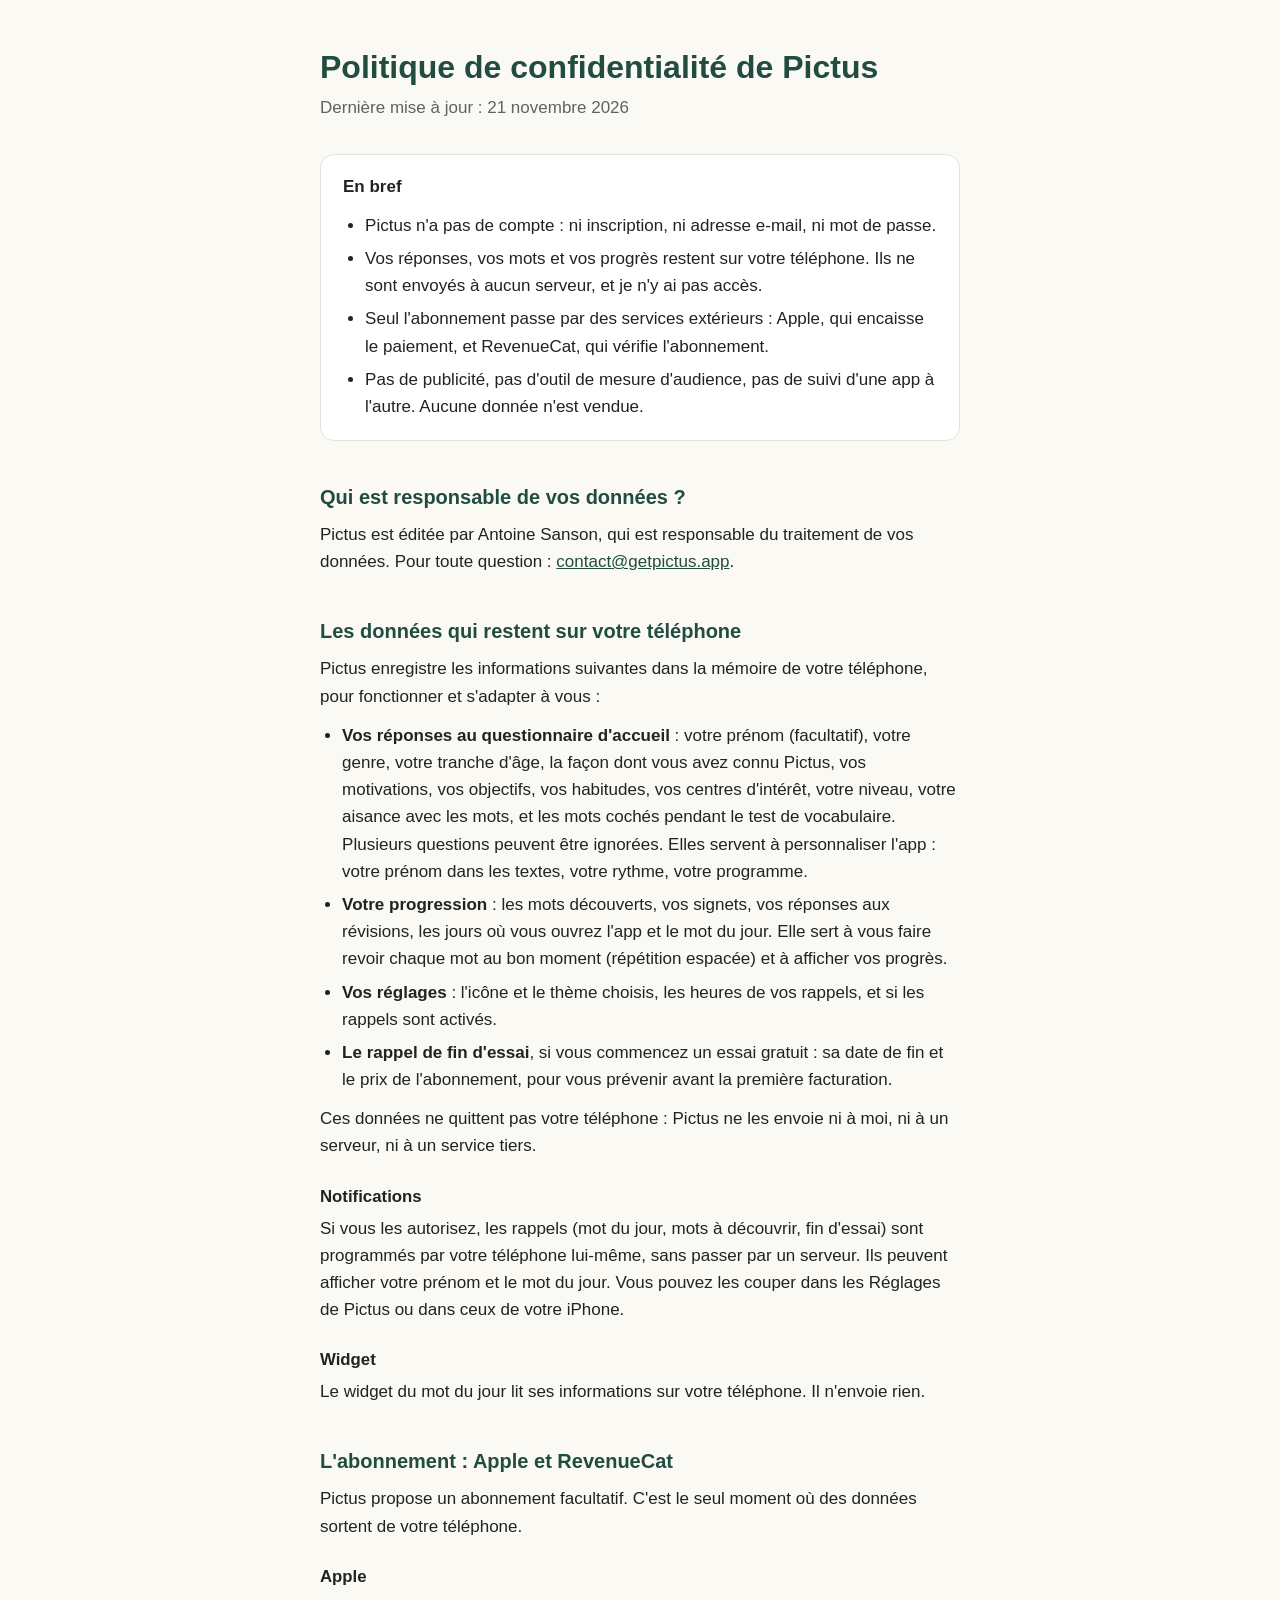
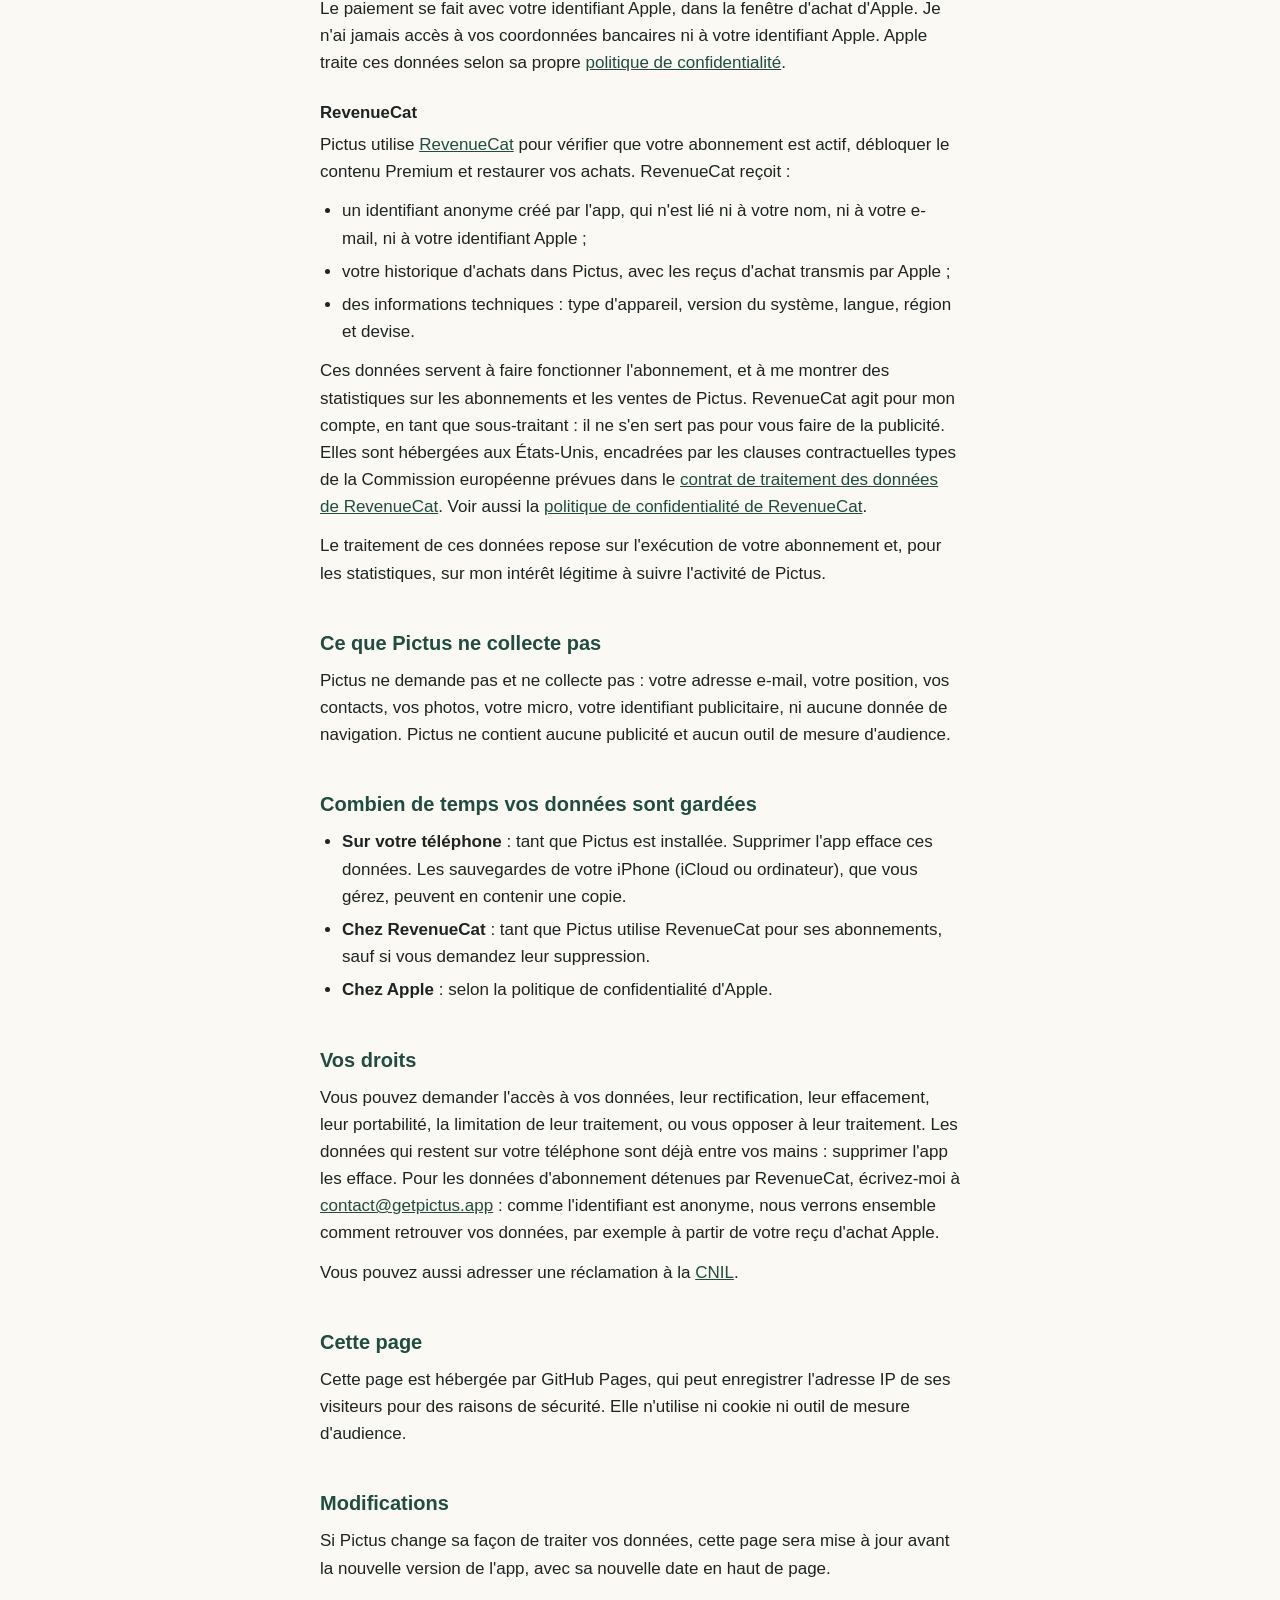
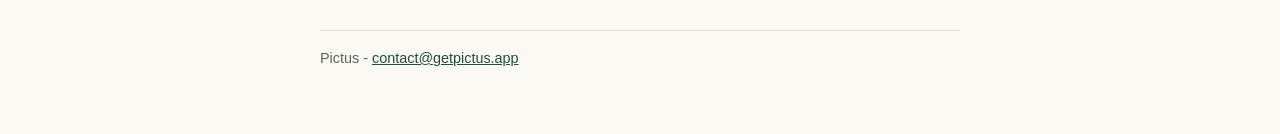
==== index.html @ bcde491e "Publish the Pictus privacy policy on GitHub Pages under getpictus.app" ====
<!doctype html>
<html lang="fr">
<head>
  <meta charset="utf-8">
  <meta name="viewport" content="width=device-width, initial-scale=1">
  <title>Pictus</title>
  <meta http-equiv="refresh" content="0; url=/confidentialite/">
  <link rel="canonical" href="https://getpictus.app/confidentialite/">
</head>
<body>
  <p><a href="/confidentialite/">Politique de confidentialité de Pictus</a></p>
</body>
</html>
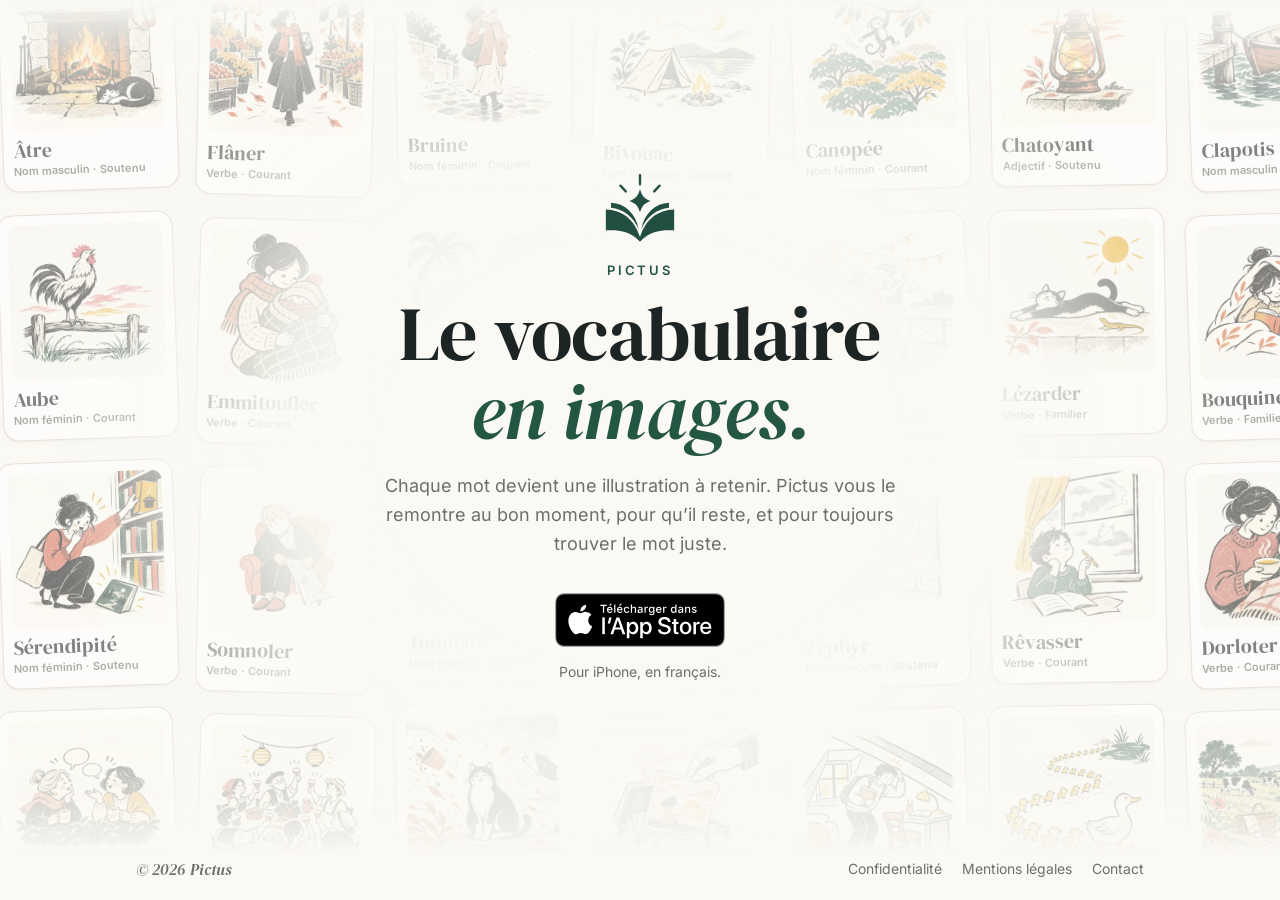
==== commit 37ed7190: "Turn the home page into a landing page for Pictus, with the official App Store badge" ====
--- a/index.html
+++ b/index.html
@@ -2,12 +2,263 @@
 <html lang="fr">
 <head>
   <meta charset="utf-8">
-  <meta name="viewport" content="width=device-width, initial-scale=1">
-  <title>Pictus</title>
-  <meta http-equiv="refresh" content="0; url=/confidentialite/">
-  <link rel="canonical" href="https://getpictus.app/confidentialite/">
+  <meta name="viewport" content="width=device-width, initial-scale=1, viewport-fit=cover">
+  <title>Pictus - Le vocabulaire en images</title>
+  <meta name="description" content="Pictus, l'app qui enrichit votre vocabulaire : chaque mot devient une illustration, revue au bon moment pour qu'il reste. Sur l'App Store.">
+  <link rel="canonical" href="https://getpictus.app/">
+  <meta name="theme-color" content="#faf9f4">
+  <meta name="color-scheme" content="light">
+  <link rel="icon" href="/favicon.ico" sizes="48x48">
+  <link rel="icon" type="image/png" href="/favicon.png">
+  <link rel="apple-touch-icon" href="/apple-touch-icon.png">
+  <meta property="og:type" content="website">
+  <meta property="og:url" content="https://getpictus.app/">
+  <meta property="og:title" content="Pictus - Le vocabulaire en images">
+  <meta property="og:description" content="Chaque mot devient une illustration, revue au bon moment pour qu'il reste. Sur l'App Store.">
+  <meta property="og:image" content="https://getpictus.app/assets/icon.png">
+  <meta property="og:locale" content="fr_FR">
+  <link rel="preload" href="/assets/fonts/DMSerifDisplay_400Regular.ttf" as="font" type="font/ttf" crossorigin>
+  <style>
+    /* Fonts and colors of the app's design system (eloquent-app/src/constants/theme.ts). */
+    @font-face { font-family: "DM Serif Display"; src: url("/assets/fonts/DMSerifDisplay_400Regular.ttf") format("truetype"); font-weight: 400; font-style: normal; font-display: swap; }
+    @font-face { font-family: "DM Serif Display"; src: url("/assets/fonts/DMSerifDisplay_400Regular_Italic.ttf") format("truetype"); font-weight: 400; font-style: italic; font-display: swap; }
+    @font-face { font-family: "Inter"; src: url("/assets/fonts/Inter_400Regular.ttf") format("truetype"); font-weight: 400; font-display: swap; }
+    @font-face { font-family: "Inter"; src: url("/assets/fonts/Inter_600SemiBold.ttf") format("truetype"); font-weight: 600; font-display: swap; }
+
+    :root {
+      --foret: #245644;
+      --papier: #faf9f4;
+      --raised: #ffffff;
+      --sable: #eae5dc;
+      --argile: #d8d0c4;
+      --encre: #1d2424;
+      --pierre: #6b706d;
+      --serif: "DM Serif Display", Georgia, "Times New Roman", serif;
+      --sans: "Inter", -apple-system, BlinkMacSystemFont, "Segoe UI", Roboto, "Helvetica Neue", Arial, sans-serif;
+      --card: 176px;
+      --gap: 22px;
+    }
+
+    * { box-sizing: border-box; }
+    html, body { margin: 0; }
+    body {
+      min-height: 100vh;
+      min-height: 100svh;
+      display: flex;
+      flex-direction: column;
+      background: var(--papier);
+      color: var(--encre);
+      font: 400 17px/1.6 var(--sans);
+      -webkit-font-smoothing: antialiased;
+      -webkit-text-size-adjust: 100%;
+      overflow-x: hidden;
+    }
+
+    /* Wall of word cards drifting behind the hero, rows alternating direction. */
+    .wall {
+      position: fixed;
+      inset: 0;
+      display: flex;
+      flex-direction: column;
+      justify-content: center;
+      gap: var(--gap);
+      overflow: hidden;
+      pointer-events: none;
+      opacity: 0.55;
+    }
+    .row { display: flex; width: max-content; animation: drift 120s linear infinite; }
+    .row:nth-child(even) { animation-direction: reverse; animation-duration: 140s; }
+    .row:nth-child(3) { animation-duration: 160s; }
+    @keyframes drift { from { transform: translateX(0); } to { transform: translateX(-50%); } }
+    @media (prefers-reduced-motion: reduce) { .row { animation: none; } }
+
+    .card {
+      flex: none;
+      width: var(--card);
+      margin-right: var(--gap);
+      padding: 10px 10px 12px;
+      background: var(--raised);
+      border: 1px solid var(--argile);
+      border-radius: 16px;
+      box-shadow: 0 1px 2px rgba(29, 36, 36, 0.06), 0 2px 8px rgba(29, 36, 36, 0.04);
+      transform: rotate(-2deg);
+    }
+    .card:nth-child(even) { transform: rotate(1.5deg) translateY(6px); }
+    .card:nth-child(3n) { transform: rotate(-1deg) translateY(-4px); }
+    .card img { display: block; width: 100%; height: auto; aspect-ratio: 1; border-radius: 10px; background: var(--sable); }
+    .card b { display: block; margin-top: 8px; font: 400 20px/1.15 var(--serif); }
+    .card small { display: block; margin-top: 2px; overflow: hidden; white-space: nowrap; text-overflow: ellipsis; font: 600 11px/1.4 var(--sans); color: var(--pierre); }
+
+    /* Paper veil: the wall stays a texture, the hero reads on plain paper. */
+    .veil {
+      position: fixed;
+      inset: 0;
+      pointer-events: none;
+      background:
+        radial-gradient(ellipse 46% 54% at 50% 50%, var(--papier) 45%, rgba(250, 249, 244, 0.9) 62%, rgba(250, 249, 244, 0) 100%),
+        linear-gradient(var(--papier), rgba(250, 249, 244, 0) 14%, rgba(250, 249, 244, 0) 76%, var(--papier) 95%);
+    }
+
+    main {
+      position: relative;
+      flex: 1;
+      display: flex;
+      flex-direction: column;
+      align-items: center;
+      justify-content: center;
+      padding: 64px 16px 48px;
+      text-align: center;
+    }
+    .logo { width: 76px; height: 76px; }
+    .name {
+      margin: 18px 0 0;
+      font: 600 13px/1 var(--sans);
+      letter-spacing: 0.22em;
+      text-transform: uppercase;
+      color: var(--foret);
+    }
+    h1 {
+      margin: 18px 0 0;
+      font: 400 clamp(46px, 8vw, 76px)/1.02 var(--serif);
+      letter-spacing: -0.01em;
+    }
+    h1 em { font-style: italic; color: var(--foret); }
+    .lead {
+      max-width: 30em;
+      margin: 22px 0 0;
+      font-size: 18px;
+      color: var(--pierre);
+    }
+
+    /* Apple's official badge, unaltered (App Store marketing guidelines). */
+    .store { display: block; margin-top: 34px; border-radius: 10px; }
+    .store img { display: block; width: auto; height: 54px; }
+    .store:focus-visible { outline: 2px solid var(--foret); outline-offset: 4px; }
+    .note { margin: 14px 0 0; font-size: 14px; color: var(--pierre); }
+
+    footer {
+      position: relative;
+      display: flex;
+      flex-wrap: wrap;
+      justify-content: space-between;
+      gap: 8px 24px;
+      width: 100%;
+      max-width: 1040px;
+      margin: 0 auto;
+      padding: 20px 16px calc(20px + env(safe-area-inset-bottom));
+      font-size: 14px;
+      color: var(--pierre);
+    }
+    footer em { font: italic 400 16px/1.4 var(--serif); }
+    footer nav { display: flex; flex-wrap: wrap; gap: 4px 20px; }
+    footer a { color: inherit; text-decoration: none; }
+    footer a:hover { color: var(--foret); text-decoration: underline; text-underline-offset: 3px; }
+
+    @media (max-width: 600px) {
+      :root { --card: 140px; --gap: 16px; }
+      .card b { font-size: 17px; }
+      .lead { font-size: 17px; }
+      .veil {
+        background:
+          radial-gradient(ellipse 90% 52% at 50% 48%, var(--papier) 52%, rgba(250, 249, 244, 0.88) 70%, rgba(250, 249, 244, 0) 100%),
+          linear-gradient(var(--papier), rgba(250, 249, 244, 0) 12%, rgba(250, 249, 244, 0) 74%, var(--papier) 94%);
+      }
+      footer { justify-content: center; text-align: center; }
+      footer nav { justify-content: center; }
+    }
+  </style>
 </head>
 <body>
-  <p><a href="/confidentialite/">Politique de confidentialité de Pictus</a></p>
+  <div class="wall" aria-hidden="true">
+    <div class="row">
+      <div class="card"><img src="/assets/mots/atre.webp" alt="" width="360" height="360" decoding="async"><b>Âtre</b><small>Nom masculin · Soutenu</small></div>
+      <div class="card"><img src="/assets/mots/flaner.webp" alt="" width="360" height="360" decoding="async"><b>Flâner</b><small>Verbe · Courant</small></div>
+      <div class="card"><img src="/assets/mots/bruine.webp" alt="" width="360" height="360" decoding="async"><b>Bruine</b><small>Nom féminin · Courant</small></div>
+      <div class="card"><img src="/assets/mots/bivouac.webp" alt="" width="360" height="360" decoding="async"><b>Bivouac</b><small>Nom masculin · Courant</small></div>
+      <div class="card"><img src="/assets/mots/canopee.webp" alt="" width="360" height="360" decoding="async"><b>Canopée</b><small>Nom féminin · Courant</small></div>
+      <div class="card"><img src="/assets/mots/chatoyant.webp" alt="" width="360" height="360" decoding="async"><b>Chatoyant</b><small>Adjectif · Soutenu</small></div>
+      <div class="card"><img src="/assets/mots/clapotis.webp" alt="" width="360" height="360" decoding="async"><b>Clapotis</b><small>Nom masculin · Courant</small></div>
+      <div class="card"><img src="/assets/mots/crepuscule.webp" alt="" width="360" height="360" decoding="async"><b>Crépuscule</b><small>Nom masculin · Courant</small></div>
+      <div class="card"><img src="/assets/mots/atre.webp" alt="" width="360" height="360" decoding="async"><b>Âtre</b><small>Nom masculin · Soutenu</small></div>
+      <div class="card"><img src="/assets/mots/flaner.webp" alt="" width="360" height="360" decoding="async"><b>Flâner</b><small>Verbe · Courant</small></div>
+      <div class="card"><img src="/assets/mots/bruine.webp" alt="" width="360" height="360" decoding="async"><b>Bruine</b><small>Nom féminin · Courant</small></div>
+      <div class="card"><img src="/assets/mots/bivouac.webp" alt="" width="360" height="360" decoding="async"><b>Bivouac</b><small>Nom masculin · Courant</small></div>
+      <div class="card"><img src="/assets/mots/canopee.webp" alt="" width="360" height="360" decoding="async"><b>Canopée</b><small>Nom féminin · Courant</small></div>
+      <div class="card"><img src="/assets/mots/chatoyant.webp" alt="" width="360" height="360" decoding="async"><b>Chatoyant</b><small>Adjectif · Soutenu</small></div>
+      <div class="card"><img src="/assets/mots/clapotis.webp" alt="" width="360" height="360" decoding="async"><b>Clapotis</b><small>Nom masculin · Courant</small></div>
+      <div class="card"><img src="/assets/mots/crepuscule.webp" alt="" width="360" height="360" decoding="async"><b>Crépuscule</b><small>Nom masculin · Courant</small></div>
+    </div>
+    <div class="row">
+      <div class="card"><img src="/assets/mots/aube.webp" alt="" width="360" height="360" decoding="async"><b>Aube</b><small>Nom féminin · Courant</small></div>
+      <div class="card"><img src="/assets/mots/emmitoufler.webp" alt="" width="360" height="360" decoding="async"><b>Emmitoufler</b><small>Verbe · Courant</small></div>
+      <div class="card"><img src="/assets/mots/farniente.webp" alt="" width="360" height="360" decoding="async"><b>Farniente</b><small>Nom masculin · Courant</small></div>
+      <div class="card"><img src="/assets/mots/fredonner.webp" alt="" width="360" height="360" decoding="async"><b>Fredonner</b><small>Verbe · Courant</small></div>
+      <div class="card"><img src="/assets/mots/guinguette.webp" alt="" width="360" height="360" decoding="async"><b>Guinguette</b><small>Nom féminin · Courant</small></div>
+      <div class="card"><img src="/assets/mots/lezarder.webp" alt="" width="360" height="360" decoding="async"><b>Lézarder</b><small>Verbe · Familier</small></div>
+      <div class="card"><img src="/assets/mots/bouquiner.webp" alt="" width="360" height="360" decoding="async"><b>Bouquiner</b><small>Verbe · Familier</small></div>
+      <div class="card"><img src="/assets/mots/quietude.webp" alt="" width="360" height="360" decoding="async"><b>Quiétude</b><small>Nom féminin · Soutenu</small></div>
+      <div class="card"><img src="/assets/mots/aube.webp" alt="" width="360" height="360" decoding="async"><b>Aube</b><small>Nom féminin · Courant</small></div>
+      <div class="card"><img src="/assets/mots/emmitoufler.webp" alt="" width="360" height="360" decoding="async"><b>Emmitoufler</b><small>Verbe · Courant</small></div>
+      <div class="card"><img src="/assets/mots/farniente.webp" alt="" width="360" height="360" decoding="async"><b>Farniente</b><small>Nom masculin · Courant</small></div>
+      <div class="card"><img src="/assets/mots/fredonner.webp" alt="" width="360" height="360" decoding="async"><b>Fredonner</b><small>Verbe · Courant</small></div>
+      <div class="card"><img src="/assets/mots/guinguette.webp" alt="" width="360" height="360" decoding="async"><b>Guinguette</b><small>Nom féminin · Courant</small></div>
+      <div class="card"><img src="/assets/mots/lezarder.webp" alt="" width="360" height="360" decoding="async"><b>Lézarder</b><small>Verbe · Familier</small></div>
+      <div class="card"><img src="/assets/mots/bouquiner.webp" alt="" width="360" height="360" decoding="async"><b>Bouquiner</b><small>Verbe · Familier</small></div>
+      <div class="card"><img src="/assets/mots/quietude.webp" alt="" width="360" height="360" decoding="async"><b>Quiétude</b><small>Nom féminin · Soutenu</small></div>
+    </div>
+    <div class="row">
+      <div class="card"><img src="/assets/mots/serendipite.webp" alt="" width="360" height="360" decoding="async"><b>Sérendipité</b><small>Nom féminin · Soutenu</small></div>
+      <div class="card"><img src="/assets/mots/somnoler.webp" alt="" width="360" height="360" decoding="async"><b>Somnoler</b><small>Verbe · Courant</small></div>
+      <div class="card"><img src="/assets/mots/tonnelle.webp" alt="" width="360" height="360" decoding="async"><b>Tonnelle</b><small>Nom féminin · Courant</small></div>
+      <div class="card"><img src="/assets/mots/volute.webp" alt="" width="360" height="360" decoding="async"><b>Volute</b><small>Nom féminin · Courant</small></div>
+      <div class="card"><img src="/assets/mots/zephyr.webp" alt="" width="360" height="360" decoding="async"><b>Zéphyr</b><small>Nom masculin · Soutenu</small></div>
+      <div class="card"><img src="/assets/mots/revasser.webp" alt="" width="360" height="360" decoding="async"><b>Rêvasser</b><small>Verbe · Courant</small></div>
+      <div class="card"><img src="/assets/mots/dorloter.webp" alt="" width="360" height="360" decoding="async"><b>Dorloter</b><small>Verbe · Courant</small></div>
+      <div class="card"><img src="/assets/mots/serendipite.webp" alt="" width="360" height="360" decoding="async"><b>Sérendipité</b><small>Nom féminin · Soutenu</small></div>
+      <div class="card"><img src="/assets/mots/somnoler.webp" alt="" width="360" height="360" decoding="async"><b>Somnoler</b><small>Verbe · Courant</small></div>
+      <div class="card"><img src="/assets/mots/tonnelle.webp" alt="" width="360" height="360" decoding="async"><b>Tonnelle</b><small>Nom féminin · Courant</small></div>
+      <div class="card"><img src="/assets/mots/volute.webp" alt="" width="360" height="360" decoding="async"><b>Volute</b><small>Nom féminin · Courant</small></div>
+      <div class="card"><img src="/assets/mots/zephyr.webp" alt="" width="360" height="360" decoding="async"><b>Zéphyr</b><small>Nom masculin · Soutenu</small></div>
+      <div class="card"><img src="/assets/mots/revasser.webp" alt="" width="360" height="360" decoding="async"><b>Rêvasser</b><small>Verbe · Courant</small></div>
+      <div class="card"><img src="/assets/mots/dorloter.webp" alt="" width="360" height="360" decoding="async"><b>Dorloter</b><small>Verbe · Courant</small></div>
+    </div>
+    <div class="row">
+      <div class="card"><img src="/assets/mots/papoter.webp" alt="" width="360" height="360" decoding="async"><b>Papoter</b><small>Verbe · Familier</small></div>
+      <div class="card"><img src="/assets/mots/festoyer.webp" alt="" width="360" height="360" decoding="async"><b>Festoyer</b><small>Verbe · Soutenu</small></div>
+      <div class="card"><img src="/assets/mots/placide.webp" alt="" width="360" height="360" decoding="async"><b>Placide</b><small>Adjectif · Soutenu</small></div>
+      <div class="card"><img src="/assets/mots/reminiscence.webp" alt="" width="360" height="360" decoding="async"><b>Réminiscence</b><small>Nom féminin · Soutenu</small></div>
+      <div class="card"><img src="/assets/mots/mansarde.webp" alt="" width="360" height="360" decoding="async"><b>Mansarde</b><small>Nom féminin · Courant</small></div>
+      <div class="card"><img src="/assets/mots/ribambelle.webp" alt="" width="360" height="360" decoding="async"><b>Ribambelle</b><small>Nom féminin · Courant</small></div>
+      <div class="card"><img src="/assets/mots/bucolique.webp" alt="" width="360" height="360" decoding="async"><b>Bucolique</b><small>Adjectif · Soutenu</small></div>
+      <div class="card"><img src="/assets/mots/papoter.webp" alt="" width="360" height="360" decoding="async"><b>Papoter</b><small>Verbe · Familier</small></div>
+      <div class="card"><img src="/assets/mots/festoyer.webp" alt="" width="360" height="360" decoding="async"><b>Festoyer</b><small>Verbe · Soutenu</small></div>
+      <div class="card"><img src="/assets/mots/placide.webp" alt="" width="360" height="360" decoding="async"><b>Placide</b><small>Adjectif · Soutenu</small></div>
+      <div class="card"><img src="/assets/mots/reminiscence.webp" alt="" width="360" height="360" decoding="async"><b>Réminiscence</b><small>Nom féminin · Soutenu</small></div>
+      <div class="card"><img src="/assets/mots/mansarde.webp" alt="" width="360" height="360" decoding="async"><b>Mansarde</b><small>Nom féminin · Courant</small></div>
+      <div class="card"><img src="/assets/mots/ribambelle.webp" alt="" width="360" height="360" decoding="async"><b>Ribambelle</b><small>Nom féminin · Courant</small></div>
+      <div class="card"><img src="/assets/mots/bucolique.webp" alt="" width="360" height="360" decoding="async"><b>Bucolique</b><small>Adjectif · Soutenu</small></div>
+    </div>
+  </div>
+  <div class="veil" aria-hidden="true"></div>
+
+  <main>
+    <img class="logo" src="/assets/logo.svg" alt="">
+    <p class="name">Pictus</p>
+    <h1>Le vocabulaire <br><em>en images.</em></h1>
+    <p class="lead">Chaque mot devient une illustration à retenir. Pictus vous le remontre au bon moment, pour qu’il reste, et pour toujours trouver le mot juste.</p>
+    <a class="store" href="https://www.apple.com/fr/app-store/">
+      <img src="/assets/app-store-badge.svg" alt="Télécharger dans l’App Store" width="171" height="54">
+    </a>
+    <p class="note">Pour iPhone, en français.</p>
+  </main>
+
+  <footer>
+    <em>© 2026 Pictus</em>
+    <nav>
+      <a href="/confidentialite/">Confidentialité</a>
+      <a href="/confidentialite/#mentions-legales">Mentions légales</a>
+      <a href="mailto:contact@getpictus.app">Contact</a>
+    </nav>
+  </footer>
 </body>
 </html>
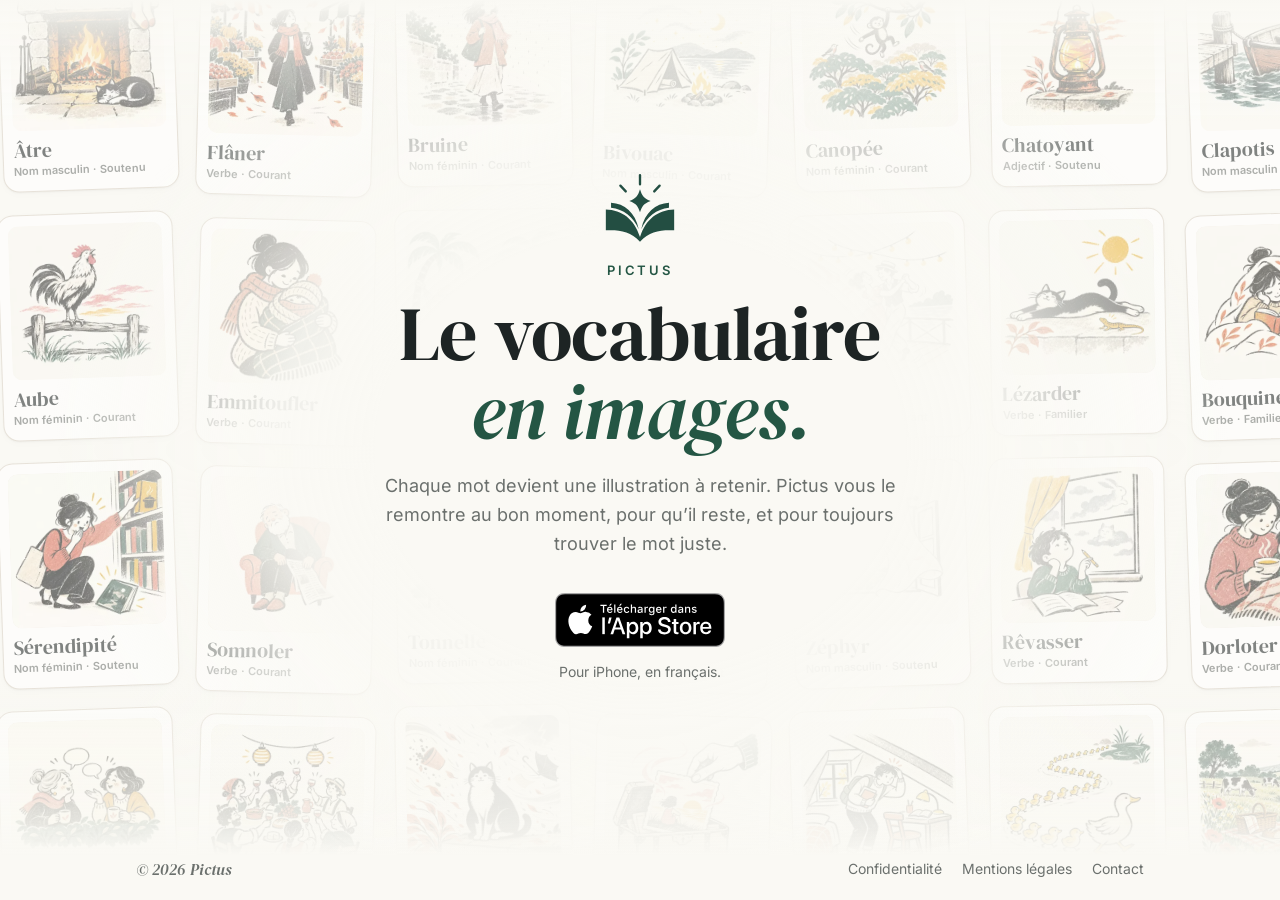
==== commit 732088c3: "Give the privacy policy the landing page's look through a shared stylesheet" ====
--- a/index.html
+++ b/index.html
@@ -18,41 +18,10 @@
   <meta property="og:image" content="https://getpictus.app/assets/icon.png">
   <meta property="og:locale" content="fr_FR">
   <link rel="preload" href="/assets/fonts/DMSerifDisplay_400Regular.ttf" as="font" type="font/ttf" crossorigin>
+  <link rel="stylesheet" href="/assets/site.css">
   <style>
-    /* Fonts and colors of the app's design system (eloquent-app/src/constants/theme.ts). */
-    @font-face { font-family: "DM Serif Display"; src: url("/assets/fonts/DMSerifDisplay_400Regular.ttf") format("truetype"); font-weight: 400; font-style: normal; font-display: swap; }
-    @font-face { font-family: "DM Serif Display"; src: url("/assets/fonts/DMSerifDisplay_400Regular_Italic.ttf") format("truetype"); font-weight: 400; font-style: italic; font-display: swap; }
-    @font-face { font-family: "Inter"; src: url("/assets/fonts/Inter_400Regular.ttf") format("truetype"); font-weight: 400; font-display: swap; }
-    @font-face { font-family: "Inter"; src: url("/assets/fonts/Inter_600SemiBold.ttf") format("truetype"); font-weight: 600; font-display: swap; }
-
-    :root {
-      --foret: #245644;
-      --papier: #faf9f4;
-      --raised: #ffffff;
-      --sable: #eae5dc;
-      --argile: #d8d0c4;
-      --encre: #1d2424;
-      --pierre: #6b706d;
-      --serif: "DM Serif Display", Georgia, "Times New Roman", serif;
-      --sans: "Inter", -apple-system, BlinkMacSystemFont, "Segoe UI", Roboto, "Helvetica Neue", Arial, sans-serif;
-      --card: 176px;
-      --gap: 22px;
-    }
-
-    * { box-sizing: border-box; }
-    html, body { margin: 0; }
-    body {
-      min-height: 100vh;
-      min-height: 100svh;
-      display: flex;
-      flex-direction: column;
-      background: var(--papier);
-      color: var(--encre);
-      font: 400 17px/1.6 var(--sans);
-      -webkit-font-smoothing: antialiased;
-      -webkit-text-size-adjust: 100%;
-      overflow-x: hidden;
-    }
+    :root { --card: 176px; --gap: 22px; }
+    body { overflow-x: hidden; }
 
     /* Wall of word cards drifting behind the hero, rows alternating direction. */
     .wall {
@@ -136,24 +105,6 @@
     .store:focus-visible { outline: 2px solid var(--foret); outline-offset: 4px; }
     .note { margin: 14px 0 0; font-size: 14px; color: var(--pierre); }
 
-    footer {
-      position: relative;
-      display: flex;
-      flex-wrap: wrap;
-      justify-content: space-between;
-      gap: 8px 24px;
-      width: 100%;
-      max-width: 1040px;
-      margin: 0 auto;
-      padding: 20px 16px calc(20px + env(safe-area-inset-bottom));
-      font-size: 14px;
-      color: var(--pierre);
-    }
-    footer em { font: italic 400 16px/1.4 var(--serif); }
-    footer nav { display: flex; flex-wrap: wrap; gap: 4px 20px; }
-    footer a { color: inherit; text-decoration: none; }
-    footer a:hover { color: var(--foret); text-decoration: underline; text-underline-offset: 3px; }
-
     @media (max-width: 600px) {
       :root { --card: 140px; --gap: 16px; }
       .card b { font-size: 17px; }
@@ -163,8 +114,6 @@
           radial-gradient(ellipse 90% 52% at 50% 48%, var(--papier) 52%, rgba(250, 249, 244, 0.88) 70%, rgba(250, 249, 244, 0) 100%),
           linear-gradient(var(--papier), rgba(250, 249, 244, 0) 12%, rgba(250, 249, 244, 0) 74%, var(--papier) 94%);
       }
-      footer { justify-content: center; text-align: center; }
-      footer nav { justify-content: center; }
     }
   </style>
 </head>
--- a/assets/site.css
+++ b/assets/site.css
@@ -0,0 +1,55 @@
+/* Shared by every page: the app's fonts and colors (eloquent-app/src/constants/theme.ts), base text, footer. */
+@font-face { font-family: "DM Serif Display"; src: url("/assets/fonts/DMSerifDisplay_400Regular.ttf") format("truetype"); font-weight: 400; font-style: normal; font-display: swap; }
+@font-face { font-family: "DM Serif Display"; src: url("/assets/fonts/DMSerifDisplay_400Regular_Italic.ttf") format("truetype"); font-weight: 400; font-style: italic; font-display: swap; }
+@font-face { font-family: "Inter"; src: url("/assets/fonts/Inter_400Regular.ttf") format("truetype"); font-weight: 400; font-display: swap; }
+@font-face { font-family: "Inter"; src: url("/assets/fonts/Inter_600SemiBold.ttf") format("truetype"); font-weight: 600; font-display: swap; }
+
+:root {
+  --foret: #245644;
+  --foret-tint: #e1e5d9;
+  --papier: #faf9f4;
+  --raised: #ffffff;
+  --sable: #eae5dc;
+  --argile: #d8d0c4;
+  --encre: #1d2424;
+  --pierre: #6b706d;
+  --serif: "DM Serif Display", Georgia, "Times New Roman", serif;
+  --sans: "Inter", -apple-system, BlinkMacSystemFont, "Segoe UI", Roboto, "Helvetica Neue", Arial, sans-serif;
+}
+
+* { box-sizing: border-box; }
+html, body { margin: 0; }
+body {
+  min-height: 100vh;
+  min-height: 100svh;
+  display: flex;
+  flex-direction: column;
+  background: var(--papier);
+  color: var(--encre);
+  font: 400 17px/1.6 var(--sans);
+  -webkit-font-smoothing: antialiased;
+  -webkit-text-size-adjust: 100%;
+}
+
+footer {
+  position: relative;
+  display: flex;
+  flex-wrap: wrap;
+  justify-content: space-between;
+  gap: 8px 24px;
+  width: 100%;
+  max-width: 1040px;
+  margin: 0 auto;
+  padding: 20px 16px calc(20px + env(safe-area-inset-bottom));
+  font-size: 14px;
+  color: var(--pierre);
+}
+footer em { font: italic 400 16px/1.4 var(--serif); }
+footer nav { display: flex; flex-wrap: wrap; gap: 4px 20px; }
+footer a { color: inherit; text-decoration: none; }
+footer a:hover { color: var(--foret); text-decoration: underline; text-underline-offset: 3px; }
+
+@media (max-width: 600px) {
+  footer { justify-content: center; text-align: center; }
+  footer nav { justify-content: center; }
+}
